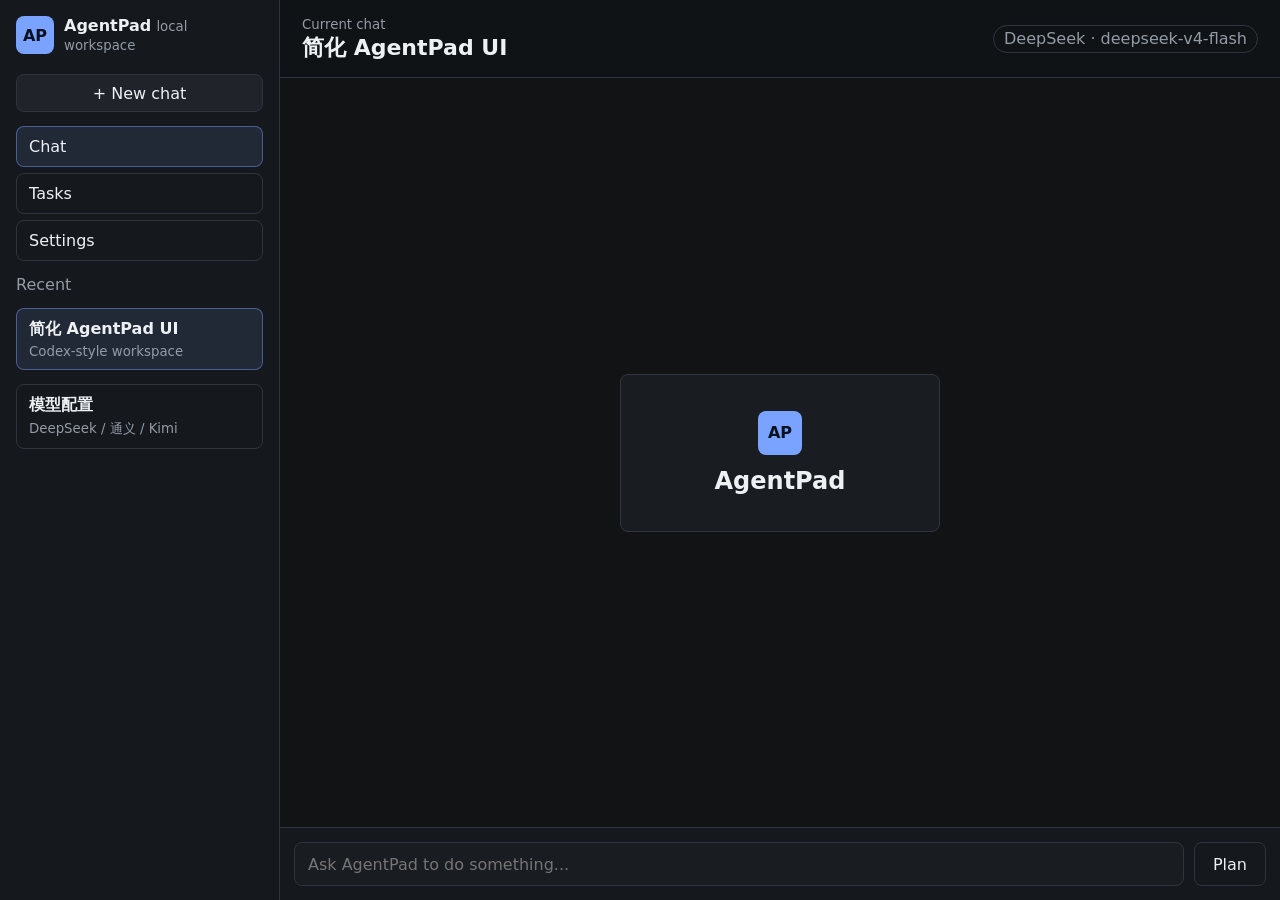
==== web-preview/index.html @ 140d9800 "Simplify AgentPad workspace UI" ====
<!doctype html>
<html lang="zh-CN">
  <head>
    <meta charset="utf-8" />
    <meta name="viewport" content="width=device-width, initial-scale=1" />
    <title>AgentPad Simple Preview</title>
    <link rel="stylesheet" href="./styles.css" />
  </head>
  <body>
    <main class="shell">
      <aside class="sidebar">
        <div class="brand">
          <span>AP</span>
          <div>
            <strong>AgentPad</strong>
            <small>local workspace</small>
          </div>
        </div>

        <button class="new-chat">+ New chat</button>

        <nav class="nav">
          <button class="active" data-view="chat">Chat</button>
          <button data-view="tasks">Tasks</button>
          <button data-view="settings">Settings</button>
        </nav>

        <p class="label">Recent</p>
        <button class="thread active">
          <strong>简化 AgentPad UI</strong>
          <small>Codex-style workspace</small>
        </button>
        <button class="thread">
          <strong>模型配置</strong>
          <small>DeepSeek / 通义 / Kimi</small>
        </button>
      </aside>

      <section class="main">
        <header class="topbar">
          <div>
            <small>Current chat</small>
            <h1 id="title">简化 AgentPad UI</h1>
          </div>
          <span class="model">DeepSeek · deepseek-v4-flash</span>
        </header>

        <section class="view active" id="chat-view">
          <div class="messages" id="messages">
            <article class="empty-state">
              <span>AP</span>
              <h2>AgentPad</h2>
            </article>
          </div>

          <form class="composer" id="composer">
            <input id="prompt" placeholder="Ask AgentPad to do something..." />
            <button class="primary">Plan</button>
          </form>
        </section>

        <section class="view" id="tasks-view">
          <div class="page">
            <div class="heading">
              <small>Tasks</small>
              <h2>No active task</h2>
            </div>
          </div>
        </section>

        <section class="view" id="settings-view">
          <div class="page">
            <div class="heading">
              <small>Settings</small>
              <h2>Model</h2>
            </div>
            <article class="panel">
              <h3>Provider</h3>
              <div class="providers">
                <button class="selected">DeepSeek</button>
                <button>通义百炼</button>
                <button>Kimi</button>
                <button>智谱 GLM</button>
                <button>Custom</button>
              </div>
            </article>
            <article class="panel">
              <h3>App</h3>
              <label><input type="checkbox" checked /> Dark theme</label>
              <label><input type="checkbox" /> Privacy mode</label>
            </article>
          </div>
        </section>
      </section>
    </main>

    <nav class="bottom-nav">
      <button class="active" data-view="chat">Chat</button>
      <button data-view="tasks">Tasks</button>
      <button data-view="settings">Settings</button>
    </nav>

    <script src="./app.js"></script>
  </body>
</html>
---- web-preview/styles.css ----
:root {
  color-scheme: light dark;
  --bg: #111315;
  --panel: #191c20;
  --panel-2: #20242a;
  --line: #30353d;
  --text: #eef1f4;
  --muted: #939ba6;
  --accent: #7aa2ff;
  --accent-2: #9bd88f;
  --danger: #ff8a8a;
  font-family: Inter, "Segoe UI", system-ui, -apple-system, BlinkMacSystemFont, "Microsoft YaHei", sans-serif;
}

* {
  box-sizing: border-box;
}

body {
  margin: 0;
  min-height: 100vh;
  background: var(--bg);
  color: var(--text);
}

button,
input {
  font: inherit;
}

button {
  cursor: pointer;
}

.shell {
  display: grid;
  grid-template-columns: 280px minmax(0, 1fr);
  min-height: 100vh;
}

.sidebar {
  display: flex;
  flex-direction: column;
  gap: 14px;
  padding: 16px;
  border-right: 1px solid var(--line);
  background: #15181c;
}

.brand {
  display: flex;
  align-items: center;
  gap: 10px;
  margin-bottom: 6px;
}

.brand > span {
  display: grid;
  place-items: center;
  width: 38px;
  height: 38px;
  border-radius: 8px;
  background: var(--accent);
  color: #06111f;
  font-weight: 800;
}

small,
.label,
.thread small,
.topbar small,
.panel p {
  color: var(--muted);
}

.new-chat,
.nav button,
.thread,
.composer button,
.task-actions button,
.providers button {
  min-height: 38px;
  border: 1px solid var(--line);
  border-radius: 8px;
  background: transparent;
  color: var(--text);
}

.new-chat {
  background: var(--panel-2);
}

.nav {
  display: grid;
  gap: 6px;
}

.nav button,
.thread {
  width: 100%;
  padding: 10px 12px;
  text-align: left;
}

.nav button.active,
.thread.active,
.providers button.selected {
  border-color: rgba(122, 162, 255, 0.45);
  background: rgba(122, 162, 255, 0.12);
}

.thread {
  display: grid;
  gap: 4px;
}

.main {
  display: flex;
  min-width: 0;
  flex-direction: column;
}

.topbar {
  display: flex;
  align-items: center;
  justify-content: space-between;
  min-height: 72px;
  gap: 18px;
  padding: 14px 22px;
  border-bottom: 1px solid var(--line);
  background: rgba(17, 19, 21, 0.86);
}

h1,
h2,
h3,
p {
  margin: 0;
}

h1 {
  font-size: 22px;
}

.model,
.risk {
  display: inline-flex;
  align-items: center;
  min-height: 28px;
  border: 1px solid var(--line);
  border-radius: 999px;
  padding: 0 10px;
  color: var(--muted);
  white-space: nowrap;
}

.view {
  display: none;
  min-height: 0;
  flex: 1;
}

.view.active {
  display: flex;
  flex-direction: column;
}

.messages {
  display: flex;
  flex: 1;
  flex-direction: column;
  gap: 12px;
  overflow: auto;
  padding: 22px;
}

.bubble,
.task-card,
.panel,
.empty-state {
  border: 1px solid var(--line);
  border-radius: 8px;
  background: var(--panel);
}

.empty-state {
  display: grid;
  place-items: center;
  align-self: center;
  width: min(320px, 100%);
  margin: auto;
  padding: 36px;
  color: var(--muted);
}

.empty-state span {
  display: grid;
  place-items: center;
  width: 44px;
  height: 44px;
  margin-bottom: 12px;
  border-radius: 8px;
  background: var(--accent);
  color: #06111f;
  font-weight: 800;
}

.empty-state h2 {
  color: var(--text);
}

.bubble {
  max-width: 760px;
  padding: 14px;
}

.bubble p {
  margin-top: 6px;
  line-height: 1.55;
}

.bubble.user {
  align-self: flex-end;
  background: #223044;
}

.task-card {
  display: flex;
  align-items: center;
  justify-content: space-between;
  gap: 16px;
  max-width: 820px;
  padding: 16px;
}

.task-card p,
.panel p {
  margin-top: 6px;
  line-height: 1.55;
}

.task-actions {
  display: flex;
  gap: 8px;
}

.primary,
.task-actions .primary {
  border-color: var(--accent);
  background: var(--accent);
  color: #06111f;
}

.composer {
  display: flex;
  gap: 10px;
  padding: 14px;
  border-top: 1px solid var(--line);
  background: #15181c;
}

.composer input {
  min-width: 0;
  flex: 1;
  min-height: 44px;
  border: 1px solid var(--line);
  border-radius: 8px;
  padding: 0 13px;
  background: var(--panel);
  color: var(--text);
}

.composer button {
  padding: 0 18px;
}

.page {
  display: grid;
  gap: 14px;
  width: min(840px, 100%);
  padding: 22px;
}

.heading {
  display: grid;
  gap: 4px;
}

.panel {
  padding: 16px;
}

.row {
  display: flex;
  align-items: center;
  justify-content: space-between;
  gap: 16px;
}

.steps {
  display: grid;
  gap: 10px;
  margin: 16px 0 0;
  padding-left: 22px;
  color: var(--muted);
}

.steps .done {
  color: var(--accent-2);
}

.providers {
  display: grid;
  grid-template-columns: repeat(2, minmax(0, 1fr));
  gap: 8px;
  margin-top: 12px;
}

.providers button {
  padding: 0 10px;
}

.panel label {
  display: block;
  margin-top: 12px;
  color: var(--muted);
}

.bottom-nav {
  display: none;
}

@media (max-width: 760px) {
  body {
    padding-bottom: 58px;
  }

  .shell {
    display: block;
  }

  .sidebar {
    display: none;
  }

  .topbar {
    min-height: 64px;
  }

  .model {
    display: none;
  }

  .messages,
  .page {
    padding: 14px;
  }

  .task-card {
    align-items: stretch;
    flex-direction: column;
  }

  .bottom-nav {
    position: fixed;
    right: 0;
    bottom: 0;
    left: 0;
    display: grid;
    grid-template-columns: repeat(3, 1fr);
    border-top: 1px solid var(--line);
    background: #15181c;
  }

  .bottom-nav button {
    min-height: 58px;
    border: 0;
    background: transparent;
    color: var(--muted);
  }

  .bottom-nav button.active {
    color: var(--accent);
    font-weight: 700;
  }
}
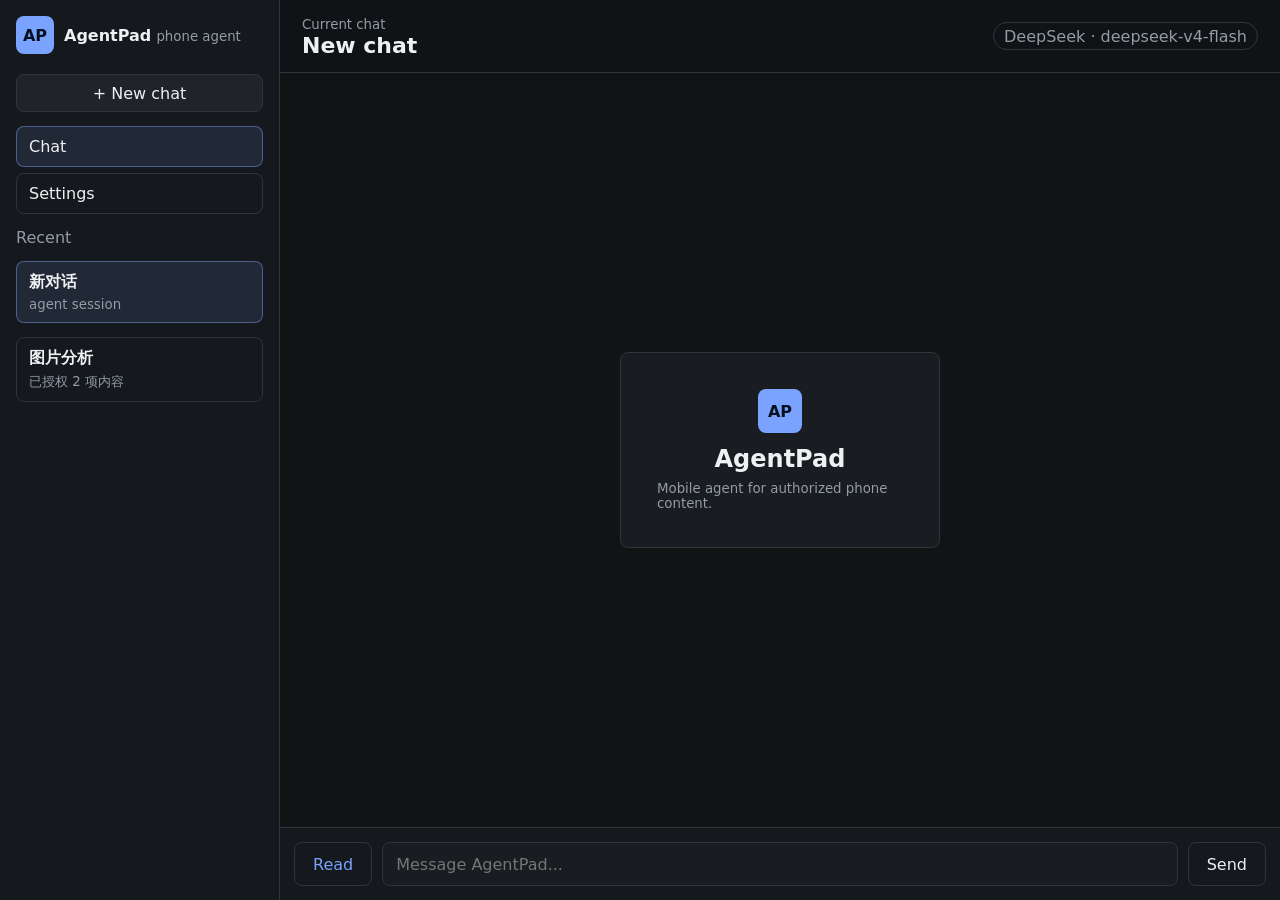
==== commit 72cfa159: "Refocus AgentPad as mobile content agent" ====
--- a/web-preview/index.html
+++ b/web-preview/index.html
@@ -3,7 +3,7 @@
   <head>
     <meta charset="utf-8" />
     <meta name="viewport" content="width=device-width, initial-scale=1" />
-    <title>AgentPad Simple Preview</title>
+    <title>AgentPad Agent Preview</title>
     <link rel="stylesheet" href="./styles.css" />
   </head>
   <body>
@@ -13,7 +13,7 @@
           <span>AP</span>
           <div>
             <strong>AgentPad</strong>
-            <small>local workspace</small>
+            <small>phone agent</small>
           </div>
         </div>
 
@@ -21,18 +21,17 @@
 
         <nav class="nav">
           <button class="active" data-view="chat">Chat</button>
-          <button data-view="tasks">Tasks</button>
           <button data-view="settings">Settings</button>
         </nav>
 
         <p class="label">Recent</p>
         <button class="thread active">
-          <strong>简化 AgentPad UI</strong>
-          <small>Codex-style workspace</small>
+          <strong>新对话</strong>
+          <small>agent session</small>
         </button>
         <button class="thread">
-          <strong>模型配置</strong>
-          <small>DeepSeek / 通义 / Kimi</small>
+          <strong>图片分析</strong>
+          <small>已授权 2 项内容</small>
         </button>
       </aside>
 
@@ -40,7 +39,7 @@
         <header class="topbar">
           <div>
             <small>Current chat</small>
-            <h1 id="title">简化 AgentPad UI</h1>
+            <h1 id="title">New chat</h1>
           </div>
           <span class="model">DeepSeek · deepseek-v4-flash</span>
         </header>
@@ -50,22 +49,15 @@
             <article class="empty-state">
               <span>AP</span>
               <h2>AgentPad</h2>
+              <small>Mobile agent for authorized phone content.</small>
             </article>
           </div>
 
           <form class="composer" id="composer">
-            <input id="prompt" placeholder="Ask AgentPad to do something..." />
-            <button class="primary">Plan</button>
+            <button type="button" class="attach" id="authorize">Read</button>
+            <input id="prompt" placeholder="Message AgentPad..." />
+            <button class="primary">Send</button>
           </form>
-        </section>
-
-        <section class="view" id="tasks-view">
-          <div class="page">
-            <div class="heading">
-              <small>Tasks</small>
-              <h2>No active task</h2>
-            </div>
-          </div>
         </section>
 
         <section class="view" id="settings-view">
@@ -86,6 +78,8 @@
             </article>
             <article class="panel">
               <h3>App</h3>
+              <label><input type="checkbox" checked /> Agent reads chat content</label>
+              <label><input type="checkbox" checked /> Agent reads images</label>
               <label><input type="checkbox" checked /> Dark theme</label>
               <label><input type="checkbox" /> Privacy mode</label>
             </article>
@@ -96,7 +90,6 @@
 
     <nav class="bottom-nav">
       <button class="active" data-view="chat">Chat</button>
-      <button data-view="tasks">Tasks</button>
       <button data-view="settings">Settings</button>
     </nav>
 
--- a/web-preview/styles.css
+++ b/web-preview/styles.css
@@ -78,7 +78,9 @@
 .thread,
 .composer button,
 .task-actions button,
-.providers button {
+.providers button,
+.grant,
+.content-row button {
   min-height: 38px;
   border: 1px solid var(--line);
   border-radius: 8px;
@@ -209,6 +211,10 @@
   color: var(--text);
 }
 
+.empty-state small {
+  margin-top: 8px;
+}
+
 .bubble {
   max-width: 760px;
   padding: 14px;
@@ -274,6 +280,10 @@
   padding: 0 18px;
 }
 
+.composer .attach {
+  color: var(--accent);
+}
+
 .page {
   display: grid;
   gap: 14px;
@@ -324,6 +334,41 @@
   display: block;
   margin-top: 12px;
   color: var(--muted);
+}
+
+.grant {
+  width: 100%;
+  margin-top: 14px;
+}
+
+.content-row {
+  display: grid;
+  grid-template-columns: 44px minmax(0, 1fr) auto;
+  align-items: center;
+  gap: 10px;
+  padding: 12px 0;
+  border-top: 1px solid var(--line);
+}
+
+.content-row:first-of-type {
+  margin-top: 8px;
+}
+
+.content-row > span {
+  display: grid;
+  place-items: center;
+  width: 36px;
+  height: 36px;
+  border-radius: 8px;
+  background: var(--panel-2);
+  color: var(--accent);
+  font-size: 12px;
+  font-weight: 800;
+}
+
+.content-row strong,
+.content-row small {
+  display: block;
 }
 
 .bottom-nav {
@@ -367,7 +412,7 @@
     bottom: 0;
     left: 0;
     display: grid;
-    grid-template-columns: repeat(3, 1fr);
+    grid-template-columns: repeat(2, 1fr);
     border-top: 1px solid var(--line);
     background: #15181c;
   }
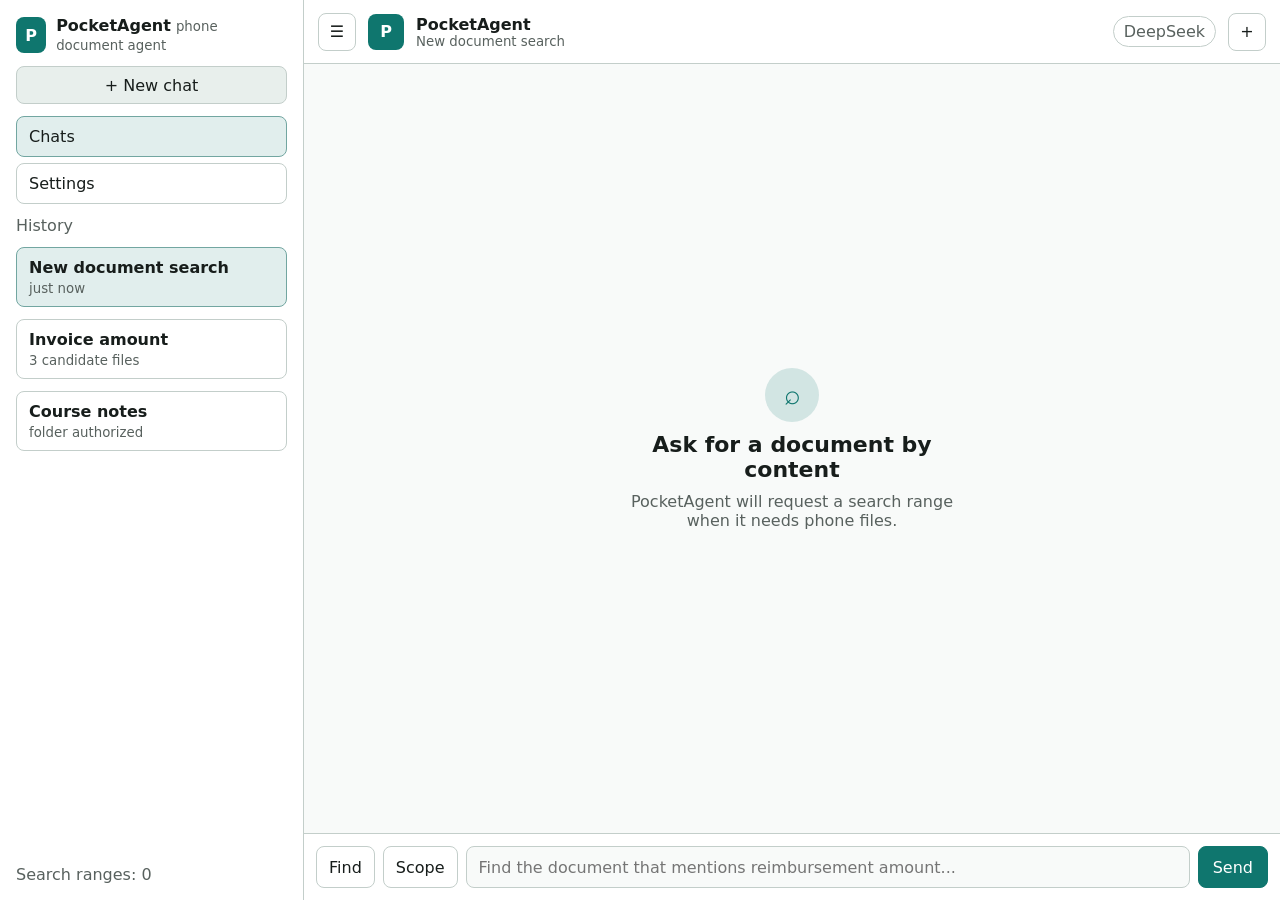
==== commit 4a4cf1ae: "Implement PocketAgent document search redesign" ====
--- a/web-preview/index.html
+++ b/web-preview/index.html
@@ -1,61 +1,57 @@
-<!doctype html>
-<html lang="zh-CN">
+﻿<!doctype html>
+<html lang="en">
   <head>
     <meta charset="utf-8" />
     <meta name="viewport" content="width=device-width, initial-scale=1" />
-    <title>AgentPad Agent Preview</title>
+    <title>PocketAgent Document Search Preview</title>
     <link rel="stylesheet" href="./styles.css" />
   </head>
   <body>
     <main class="shell">
-      <aside class="sidebar">
+      <aside class="sidebar" id="sidebar">
         <div class="brand">
-          <span>AP</span>
+          <span>P</span>
           <div>
-            <strong>AgentPad</strong>
-            <small>phone agent</small>
+            <strong>PocketAgent</strong>
+            <small>phone document agent</small>
           </div>
         </div>
-
-        <button class="new-chat">+ New chat</button>
-
+        <button class="new-chat" id="new-chat">+ New chat</button>
         <nav class="nav">
-          <button class="active" data-view="chat">Chat</button>
+          <button class="active" data-view="chat">Chats</button>
           <button data-view="settings">Settings</button>
         </nav>
-
-        <p class="label">Recent</p>
-        <button class="thread active">
-          <strong>新对话</strong>
-          <small>agent session</small>
-        </button>
-        <button class="thread">
-          <strong>图片分析</strong>
-          <small>已授权 2 项内容</small>
-        </button>
+        <p class="label">History</p>
+        <button class="thread active"><strong>New document search</strong><small>just now</small></button>
+        <button class="thread"><strong>Invoice amount</strong><small>3 candidate files</small></button>
+        <button class="thread"><strong>Course notes</strong><small>folder authorized</small></button>
+        <p class="scope-count">Search ranges: <span id="scope-count">0</span></p>
       </aside>
 
       <section class="main">
         <header class="topbar">
-          <div>
-            <small>Current chat</small>
-            <h1 id="title">New chat</h1>
+          <button class="icon" id="menu">☰</button>
+          <div class="mark">P</div>
+          <div class="title">
+            <strong>PocketAgent</strong>
+            <small id="subtitle">New document search</small>
           </div>
-          <span class="model">DeepSeek · deepseek-v4-flash</span>
+          <span class="model">DeepSeek</span>
+          <button class="icon" id="top-new">+</button>
         </header>
 
         <section class="view active" id="chat-view">
           <div class="messages" id="messages">
             <article class="empty-state">
-              <span>AP</span>
-              <h2>AgentPad</h2>
-              <small>Mobile agent for authorized phone content.</small>
+              <span>⌕</span>
+              <h1>Ask for a document by content</h1>
+              <p>PocketAgent will request a search range when it needs phone files.</p>
             </article>
           </div>
-
           <form class="composer" id="composer">
-            <button type="button" class="attach" id="authorize">Read</button>
-            <input id="prompt" placeholder="Message AgentPad..." />
+            <button type="button" class="secondary" id="find">Find</button>
+            <button type="button" class="secondary" id="scope">Scope</button>
+            <input id="prompt" placeholder="Find the document that mentions reimbursement amount..." />
             <button class="primary">Send</button>
           </form>
         </section>
@@ -64,22 +60,20 @@
           <div class="page">
             <div class="heading">
               <small>Settings</small>
-              <h2>Model</h2>
+              <h1>Model and privacy</h1>
             </div>
             <article class="panel">
-              <h3>Provider</h3>
+              <h2>Provider</h2>
               <div class="providers">
                 <button class="selected">DeepSeek</button>
-                <button>通义百炼</button>
+                <button>DashScope</button>
                 <button>Kimi</button>
-                <button>智谱 GLM</button>
+                <button>GLM</button>
                 <button>Custom</button>
               </div>
             </article>
             <article class="panel">
-              <h3>App</h3>
-              <label><input type="checkbox" checked /> Agent reads chat content</label>
-              <label><input type="checkbox" checked /> Agent reads images</label>
+              <h2>App</h2>
               <label><input type="checkbox" checked /> Dark theme</label>
               <label><input type="checkbox" /> Privacy mode</label>
             </article>
@@ -88,11 +82,22 @@
       </section>
     </main>
 
+    <section class="sheet" id="sheet" aria-hidden="true">
+      <div class="sheet-panel">
+        <button class="close" id="close-sheet">×</button>
+        <h2>Authorize document search</h2>
+        <p>PocketAgent needs an Android file or folder range before it can search by content.</p>
+        <button class="primary wide" id="grant-folder">Authorize a folder</button>
+        <button class="secondary wide" id="grant-files">Choose files</button>
+        <button class="secondary wide" id="search-authorized">Search authorized recent documents</button>
+      </div>
+    </section>
+
     <nav class="bottom-nav">
-      <button class="active" data-view="chat">Chat</button>
+      <button class="active" data-view="chat">Chats</button>
       <button data-view="settings">Settings</button>
     </nav>
 
     <script src="./app.js"></script>
   </body>
-</html>
+</html>
--- a/web-preview/styles.css
+++ b/web-preview/styles.css
@@ -1,431 +1,105 @@
-:root {
+﻿:root {
   color-scheme: light dark;
-  --bg: #111315;
-  --panel: #191c20;
-  --panel-2: #20242a;
-  --line: #30353d;
-  --text: #eef1f4;
-  --muted: #939ba6;
-  --accent: #7aa2ff;
-  --accent-2: #9bd88f;
-  --danger: #ff8a8a;
-  font-family: Inter, "Segoe UI", system-ui, -apple-system, BlinkMacSystemFont, "Microsoft YaHei", sans-serif;
+  --bg: #f8faf9;
+  --panel: #ffffff;
+  --panel-2: #e8efec;
+  --line: #c3ceca;
+  --text: #171d1b;
+  --muted: #58615e;
+  --accent: #0f766e;
+  --accent-text: #ffffff;
+  --search: #d08700;
+  font-family: Inter, "Segoe UI", system-ui, -apple-system, BlinkMacSystemFont, sans-serif;
 }
 
-* {
-  box-sizing: border-box;
+@media (prefers-color-scheme: dark) {
+  :root {
+    --bg: #111412;
+    --panel: #191d1a;
+    --panel-2: #252a27;
+    --line: #4b514d;
+    --text: #e6e9e5;
+    --muted: #b9bdb8;
+    --accent: #5eead4;
+    --accent-text: #003732;
+    --search: #f0b429;
+  }
 }
 
-body {
-  margin: 0;
-  min-height: 100vh;
-  background: var(--bg);
-  color: var(--text);
-}
+* { box-sizing: border-box; }
+body { margin: 0; min-height: 100vh; background: var(--bg); color: var(--text); }
+button, input { font: inherit; }
+button { cursor: pointer; }
+h1, h2, p { margin: 0; }
 
-button,
-input {
-  font: inherit;
-}
+.shell { display: grid; grid-template-columns: 304px minmax(0, 1fr); min-height: 100vh; }
+.sidebar { display: flex; flex-direction: column; gap: 12px; padding: 16px; border-right: 1px solid var(--line); background: var(--panel); }
+.brand { display: flex; align-items: center; gap: 10px; }
+.brand > span, .mark { display: grid; place-items: center; width: 36px; height: 36px; border-radius: 8px; background: var(--accent); color: var(--accent-text); font-weight: 900; }
+small, .label, .thread small, .title small, .scope-count, .panel label, .empty-state p, .search-card p, .result small { color: var(--muted); }
 
-button {
-  cursor: pointer;
-}
+.new-chat, .nav button, .thread, .secondary, .providers button, .icon { min-height: 38px; border: 1px solid var(--line); border-radius: 8px; background: transparent; color: var(--text); }
+.new-chat { background: var(--panel-2); }
+.nav { display: grid; gap: 6px; }
+.nav button, .thread { width: 100%; padding: 10px 12px; text-align: left; }
+.nav button.active, .thread.active, .providers button.selected { border-color: color-mix(in srgb, var(--accent) 45%, var(--line)); background: color-mix(in srgb, var(--accent) 12%, transparent); }
+.thread { display: grid; gap: 4px; }
+.scope-count { margin-top: auto; }
 
-.shell {
-  display: grid;
-  grid-template-columns: 280px minmax(0, 1fr);
-  min-height: 100vh;
-}
+.main { display: flex; min-width: 0; flex-direction: column; }
+.topbar { display: flex; align-items: center; gap: 12px; min-height: 64px; padding: 10px 14px; border-bottom: 1px solid var(--line); background: var(--panel); }
+.title { display: grid; min-width: 0; flex: 1; }
+.title strong, .title small { overflow: hidden; text-overflow: ellipsis; white-space: nowrap; }
+.model { border: 1px solid var(--line); border-radius: 999px; padding: 5px 10px; color: var(--muted); }
+.icon { width: 38px; padding: 0; }
 
-.sidebar {
-  display: flex;
-  flex-direction: column;
-  gap: 14px;
-  padding: 16px;
-  border-right: 1px solid var(--line);
-  background: #15181c;
-}
+.view { display: none; min-height: 0; flex: 1; }
+.view.active { display: flex; flex-direction: column; }
+.messages { display: flex; flex: 1; flex-direction: column; gap: 12px; overflow: auto; padding: 16px; }
+.empty-state { display: grid; gap: 10px; place-items: center; align-self: center; width: min(360px, 100%); margin: auto; padding: 34px 18px; text-align: center; }
+.empty-state span { display: grid; place-items: center; width: 54px; height: 54px; border-radius: 50%; background: color-mix(in srgb, var(--accent) 16%, transparent); color: var(--accent); font-size: 28px; }
+.empty-state h1 { font-size: 22px; }
 
-.brand {
-  display: flex;
-  align-items: center;
-  gap: 10px;
-  margin-bottom: 6px;
-}
+.bubble, .search-card, .panel { border: 1px solid var(--line); border-radius: 8px; background: var(--panel); }
+.bubble { max-width: 760px; padding: 14px; }
+.bubble p { margin-top: 6px; line-height: 1.55; }
+.bubble.user { align-self: flex-end; max-width: min(680px, 86%); background: var(--accent); color: var(--accent-text); }
+.bubble.user small { color: color-mix(in srgb, var(--accent-text) 72%, transparent); }
+.search-card { max-width: 820px; padding: 14px; border-color: color-mix(in srgb, var(--search) 55%, var(--line)); }
+.search-head { display: flex; gap: 10px; align-items: center; }
+.search-head > span { display: grid; place-items: center; width: 36px; height: 36px; border-radius: 50%; background: color-mix(in srgb, var(--search) 18%, transparent); color: var(--search); font-weight: 900; }
+.result { margin-top: 10px; padding: 10px; border-radius: 8px; background: var(--panel-2); }
+.result p { margin-top: 4px; line-height: 1.45; }
 
-.brand > span {
-  display: grid;
-  place-items: center;
-  width: 38px;
-  height: 38px;
-  border-radius: 8px;
-  background: var(--accent);
-  color: #06111f;
-  font-weight: 800;
-}
+.composer { display: grid; grid-template-columns: auto auto minmax(0, 1fr) auto; gap: 8px; padding: 12px; border-top: 1px solid var(--line); background: var(--panel); }
+.composer input { min-width: 0; min-height: 42px; border: 1px solid var(--line); border-radius: 8px; padding: 0 12px; background: var(--bg); color: var(--text); }
+.primary { min-height: 38px; border: 1px solid var(--accent); border-radius: 8px; background: var(--accent); color: var(--accent-text); padding: 0 14px; }
+.secondary { padding: 0 12px; }
+.wide { width: 100%; }
 
-small,
-.label,
-.thread small,
-.topbar small,
-.panel p {
-  color: var(--muted);
-}
+.page { display: grid; gap: 14px; width: min(840px, 100%); padding: 18px; }
+.heading { display: grid; gap: 4px; }
+.panel { padding: 16px; }
+.providers { display: grid; grid-template-columns: repeat(2, minmax(0, 1fr)); gap: 8px; margin-top: 12px; }
+.providers button { padding: 0 10px; }
+.panel label { display: block; margin-top: 12px; }
 
-.new-chat,
-.nav button,
-.thread,
-.composer button,
-.task-actions button,
-.providers button,
-.grant,
-.content-row button {
-  min-height: 38px;
-  border: 1px solid var(--line);
-  border-radius: 8px;
-  background: transparent;
-  color: var(--text);
-}
-
-.new-chat {
-  background: var(--panel-2);
-}
-
-.nav {
-  display: grid;
-  gap: 6px;
-}
-
-.nav button,
-.thread {
-  width: 100%;
-  padding: 10px 12px;
-  text-align: left;
-}
-
-.nav button.active,
-.thread.active,
-.providers button.selected {
-  border-color: rgba(122, 162, 255, 0.45);
-  background: rgba(122, 162, 255, 0.12);
-}
-
-.thread {
-  display: grid;
-  gap: 4px;
-}
-
-.main {
-  display: flex;
-  min-width: 0;
-  flex-direction: column;
-}
-
-.topbar {
-  display: flex;
-  align-items: center;
-  justify-content: space-between;
-  min-height: 72px;
-  gap: 18px;
-  padding: 14px 22px;
-  border-bottom: 1px solid var(--line);
-  background: rgba(17, 19, 21, 0.86);
-}
-
-h1,
-h2,
-h3,
-p {
-  margin: 0;
-}
-
-h1 {
-  font-size: 22px;
-}
-
-.model,
-.risk {
-  display: inline-flex;
-  align-items: center;
-  min-height: 28px;
-  border: 1px solid var(--line);
-  border-radius: 999px;
-  padding: 0 10px;
-  color: var(--muted);
-  white-space: nowrap;
-}
-
-.view {
-  display: none;
-  min-height: 0;
-  flex: 1;
-}
-
-.view.active {
-  display: flex;
-  flex-direction: column;
-}
-
-.messages {
-  display: flex;
-  flex: 1;
-  flex-direction: column;
-  gap: 12px;
-  overflow: auto;
-  padding: 22px;
-}
-
-.bubble,
-.task-card,
-.panel,
-.empty-state {
-  border: 1px solid var(--line);
-  border-radius: 8px;
-  background: var(--panel);
-}
-
-.empty-state {
-  display: grid;
-  place-items: center;
-  align-self: center;
-  width: min(320px, 100%);
-  margin: auto;
-  padding: 36px;
-  color: var(--muted);
-}
-
-.empty-state span {
-  display: grid;
-  place-items: center;
-  width: 44px;
-  height: 44px;
-  margin-bottom: 12px;
-  border-radius: 8px;
-  background: var(--accent);
-  color: #06111f;
-  font-weight: 800;
-}
-
-.empty-state h2 {
-  color: var(--text);
-}
-
-.empty-state small {
-  margin-top: 8px;
-}
-
-.bubble {
-  max-width: 760px;
-  padding: 14px;
-}
-
-.bubble p {
-  margin-top: 6px;
-  line-height: 1.55;
-}
-
-.bubble.user {
-  align-self: flex-end;
-  background: #223044;
-}
-
-.task-card {
-  display: flex;
-  align-items: center;
-  justify-content: space-between;
-  gap: 16px;
-  max-width: 820px;
-  padding: 16px;
-}
-
-.task-card p,
-.panel p {
-  margin-top: 6px;
-  line-height: 1.55;
-}
-
-.task-actions {
-  display: flex;
-  gap: 8px;
-}
-
-.primary,
-.task-actions .primary {
-  border-color: var(--accent);
-  background: var(--accent);
-  color: #06111f;
-}
-
-.composer {
-  display: flex;
-  gap: 10px;
-  padding: 14px;
-  border-top: 1px solid var(--line);
-  background: #15181c;
-}
-
-.composer input {
-  min-width: 0;
-  flex: 1;
-  min-height: 44px;
-  border: 1px solid var(--line);
-  border-radius: 8px;
-  padding: 0 13px;
-  background: var(--panel);
-  color: var(--text);
-}
-
-.composer button {
-  padding: 0 18px;
-}
-
-.composer .attach {
-  color: var(--accent);
-}
-
-.page {
-  display: grid;
-  gap: 14px;
-  width: min(840px, 100%);
-  padding: 22px;
-}
-
-.heading {
-  display: grid;
-  gap: 4px;
-}
-
-.panel {
-  padding: 16px;
-}
-
-.row {
-  display: flex;
-  align-items: center;
-  justify-content: space-between;
-  gap: 16px;
-}
-
-.steps {
-  display: grid;
-  gap: 10px;
-  margin: 16px 0 0;
-  padding-left: 22px;
-  color: var(--muted);
-}
-
-.steps .done {
-  color: var(--accent-2);
-}
-
-.providers {
-  display: grid;
-  grid-template-columns: repeat(2, minmax(0, 1fr));
-  gap: 8px;
-  margin-top: 12px;
-}
-
-.providers button {
-  padding: 0 10px;
-}
-
-.panel label {
-  display: block;
-  margin-top: 12px;
-  color: var(--muted);
-}
-
-.grant {
-  width: 100%;
-  margin-top: 14px;
-}
-
-.content-row {
-  display: grid;
-  grid-template-columns: 44px minmax(0, 1fr) auto;
-  align-items: center;
-  gap: 10px;
-  padding: 12px 0;
-  border-top: 1px solid var(--line);
-}
-
-.content-row:first-of-type {
-  margin-top: 8px;
-}
-
-.content-row > span {
-  display: grid;
-  place-items: center;
-  width: 36px;
-  height: 36px;
-  border-radius: 8px;
-  background: var(--panel-2);
-  color: var(--accent);
-  font-size: 12px;
-  font-weight: 800;
-}
-
-.content-row strong,
-.content-row small {
-  display: block;
-}
-
-.bottom-nav {
-  display: none;
-}
+.sheet { position: fixed; inset: 0; display: none; align-items: end; background: rgba(0, 0, 0, 0.36); padding: 12px; }
+.sheet.open { display: flex; }
+.sheet-panel { position: relative; width: min(520px, 100%); margin: 0 auto; padding: 18px; border: 1px solid var(--line); border-radius: 12px 12px 8px 8px; background: var(--panel); display: grid; gap: 10px; }
+.close { position: absolute; top: 8px; right: 8px; width: 32px; height: 32px; border: 0; background: transparent; color: var(--muted); font-size: 22px; }
+.bottom-nav { display: none; }
 
 @media (max-width: 760px) {
-  body {
-    padding-bottom: 58px;
-  }
-
-  .shell {
-    display: block;
-  }
-
-  .sidebar {
-    display: none;
-  }
-
-  .topbar {
-    min-height: 64px;
-  }
-
-  .model {
-    display: none;
-  }
-
-  .messages,
-  .page {
-    padding: 14px;
-  }
-
-  .task-card {
-    align-items: stretch;
-    flex-direction: column;
-  }
-
-  .bottom-nav {
-    position: fixed;
-    right: 0;
-    bottom: 0;
-    left: 0;
-    display: grid;
-    grid-template-columns: repeat(2, 1fr);
-    border-top: 1px solid var(--line);
-    background: #15181c;
-  }
-
-  .bottom-nav button {
-    min-height: 58px;
-    border: 0;
-    background: transparent;
-    color: var(--muted);
-  }
-
-  .bottom-nav button.active {
-    color: var(--accent);
-    font-weight: 700;
-  }
-}
+  body { padding-bottom: 58px; }
+  .shell { display: block; }
+  .sidebar { position: fixed; z-index: 5; inset: 0 auto 0 0; width: min(304px, 86vw); transform: translateX(-100%); transition: transform 180ms ease; }
+  .sidebar.open { transform: translateX(0); }
+  .model { display: none; }
+  .messages, .page { padding: 14px; }
+  .composer { grid-template-columns: auto auto 1fr auto; }
+  .composer .secondary { padding: 0 10px; }
+  .bottom-nav { position: fixed; right: 0; bottom: 0; left: 0; display: grid; grid-template-columns: repeat(2, 1fr); border-top: 1px solid var(--line); background: var(--panel); }
+  .bottom-nav button { min-height: 58px; border: 0; background: transparent; color: var(--muted); }
+  .bottom-nav button.active { color: var(--accent); font-weight: 700; }
+}
